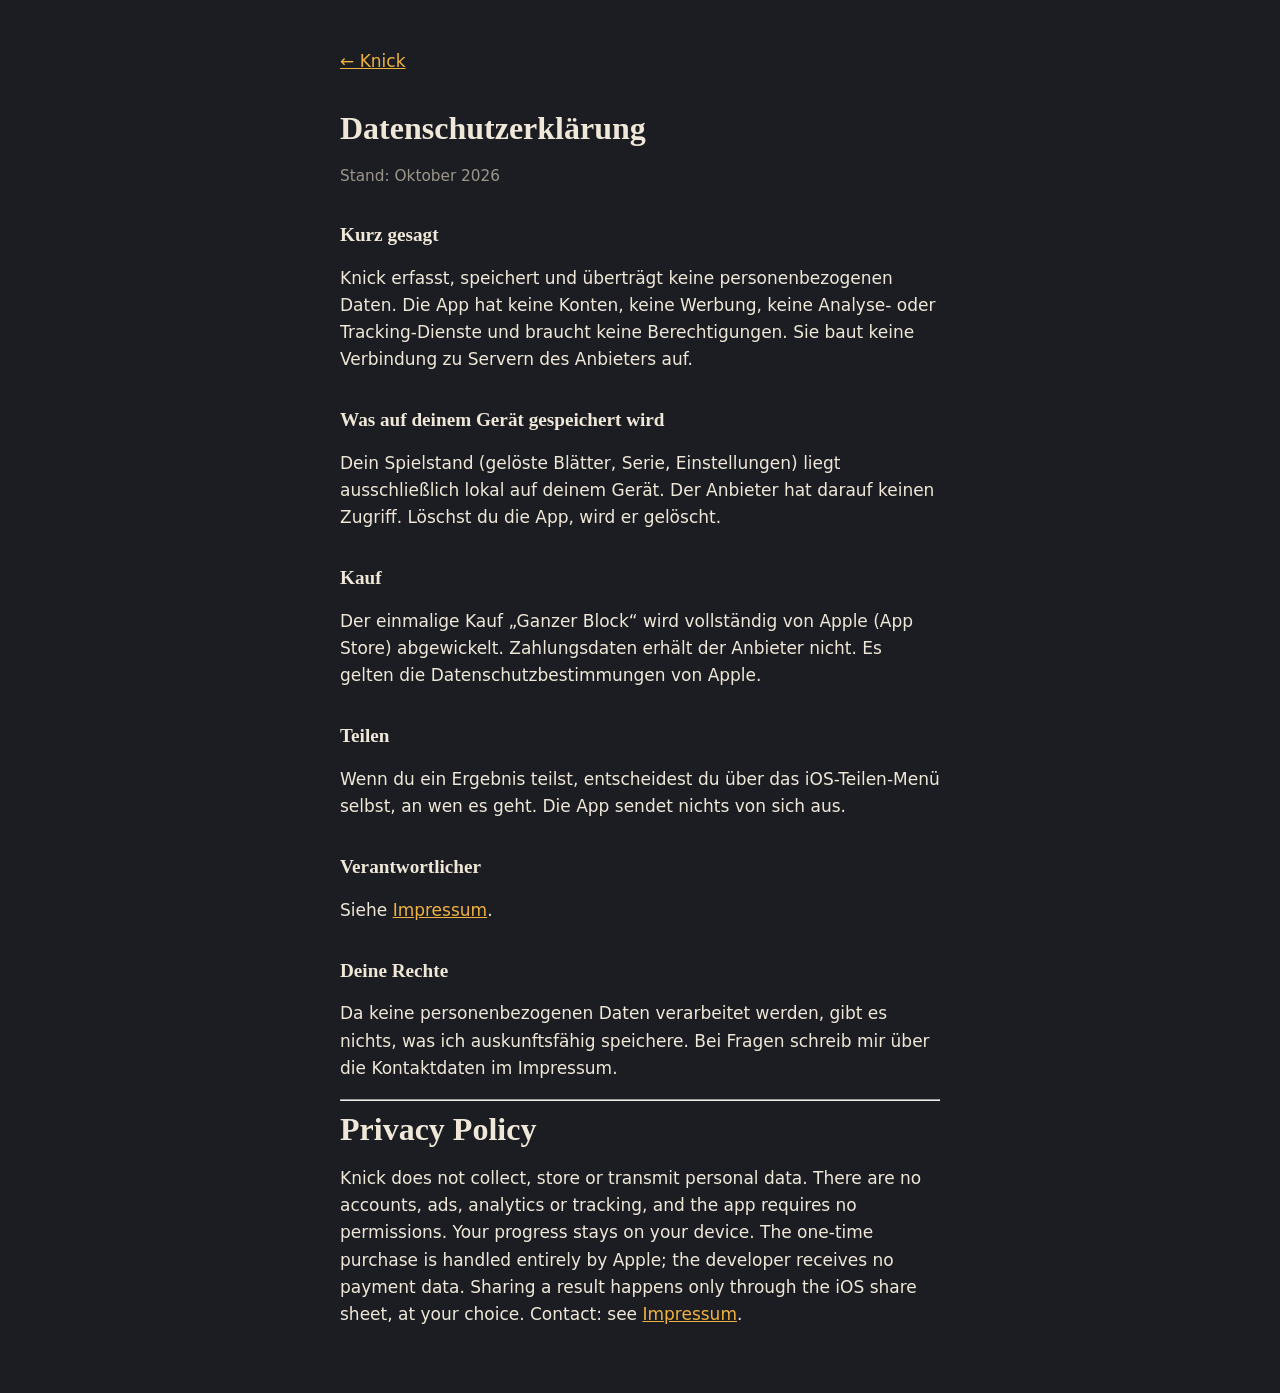
==== datenschutz.html @ b8113f08 "First Commit" ====
<!doctype html><html lang="de"><head><meta charset="utf-8"><meta name="viewport" content="width=device-width,initial-scale=1"><title>Datenschutz – Knick</title><link rel="stylesheet" href="style.css"></head><body><main>
<nav><a href="index.html">← Knick</a></nav>
<h1>Datenschutzerklärung</h1>
<p class="mute">Stand: Oktober 2026</p>
<h2>Kurz gesagt</h2>
<p>Knick erfasst, speichert und überträgt keine personenbezogenen Daten. Die App hat keine Konten, keine Werbung, keine Analyse- oder Tracking-Dienste und braucht keine Berechtigungen. Sie baut keine Verbindung zu Servern des Anbieters auf.</p>
<h2>Was auf deinem Gerät gespeichert wird</h2>
<p>Dein Spielstand (gelöste Blätter, Serie, Einstellungen) liegt ausschließlich lokal auf deinem Gerät. Der Anbieter hat darauf keinen Zugriff. Löschst du die App, wird er gelöscht.</p>
<h2>Kauf</h2>
<p>Der einmalige Kauf „Ganzer Block“ wird vollständig von Apple (App Store) abgewickelt. Zahlungsdaten erhält der Anbieter nicht. Es gelten die Datenschutzbestimmungen von Apple.</p>
<h2>Teilen</h2>
<p>Wenn du ein Ergebnis teilst, entscheidest du über das iOS-Teilen-Menü selbst, an wen es geht. Die App sendet nichts von sich aus.</p>
<h2>Verantwortlicher</h2>
<p>Siehe <a href="impressum.html">Impressum</a>.</p>
<h2>Deine Rechte</h2>
<p>Da keine personenbezogenen Daten verarbeitet werden, gibt es nichts, was ich auskunftsfähig speichere. Bei Fragen schreib mir über die Kontaktdaten im Impressum.</p>
<hr>
<h1>Privacy Policy</h1>
<p>Knick does not collect, store or transmit personal data. There are no accounts, ads, analytics or tracking, and the app requires no permissions. Your progress stays on your device. The one-time purchase is handled entirely by Apple; the developer receives no payment data. Sharing a result happens only through the iOS share sheet, at your choice. Contact: see <a href="impressum.html">Impressum</a>.</p>
</main></body></html>
---- style.css ----
:root{--bg:#1B1D22;--fg:#EFE8D8;--mute:#9a968a;--acc:#F0B240}
*{box-sizing:border-box}
body{margin:0;background:var(--bg);color:var(--fg);font:17px/1.6 -apple-system,system-ui,"Helvetica Neue",sans-serif}
main{max-width:640px;margin:0 auto;padding:48px 20px}
h1{font:600 2rem/1.2 "New York",Georgia,serif;margin:0 0 .5em}
h2{font:600 1.2rem/1.3 "New York",Georgia,serif;margin:1.8em 0 .4em}
a{color:var(--acc)}
nav{margin-bottom:2em;color:var(--mute)}
.mute{color:var(--mute);font-size:.9em}
.todo{background:#C8432B33;border-left:3px solid #C8432B;padding:.4em .8em}
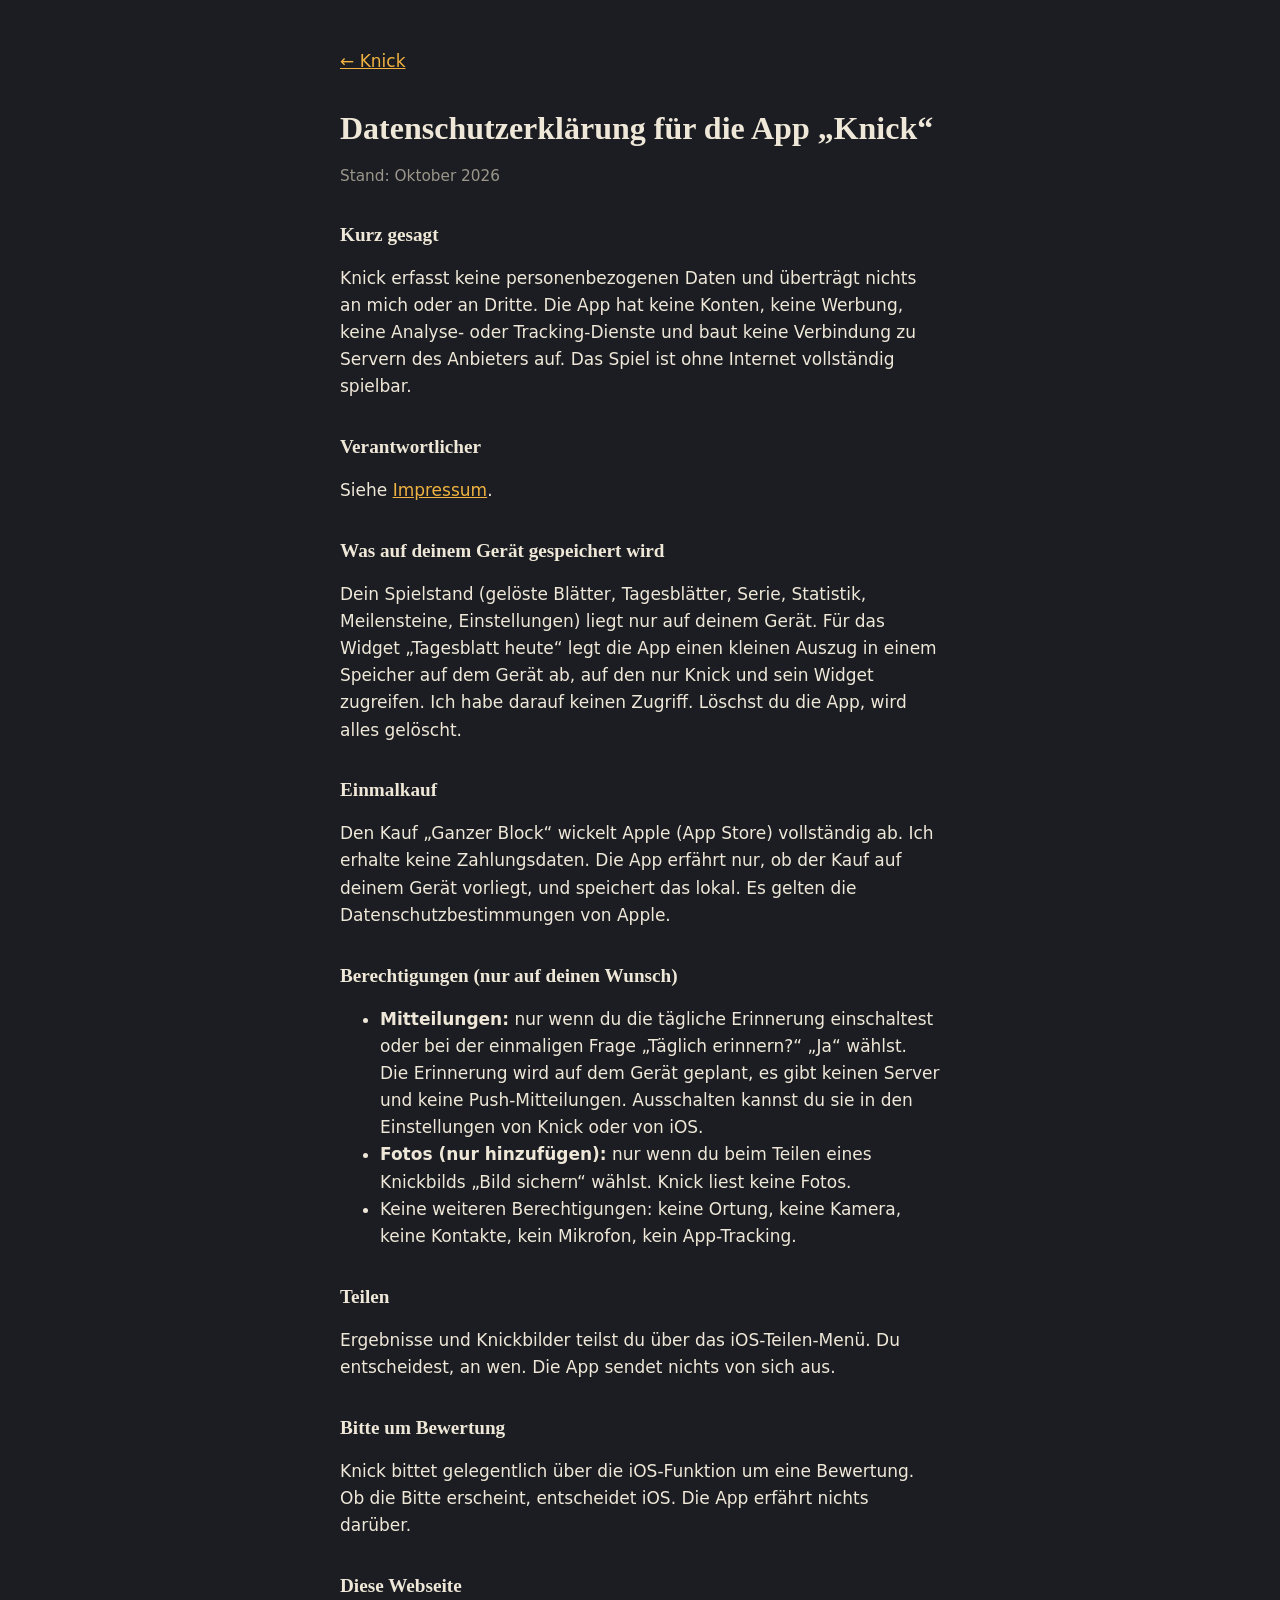
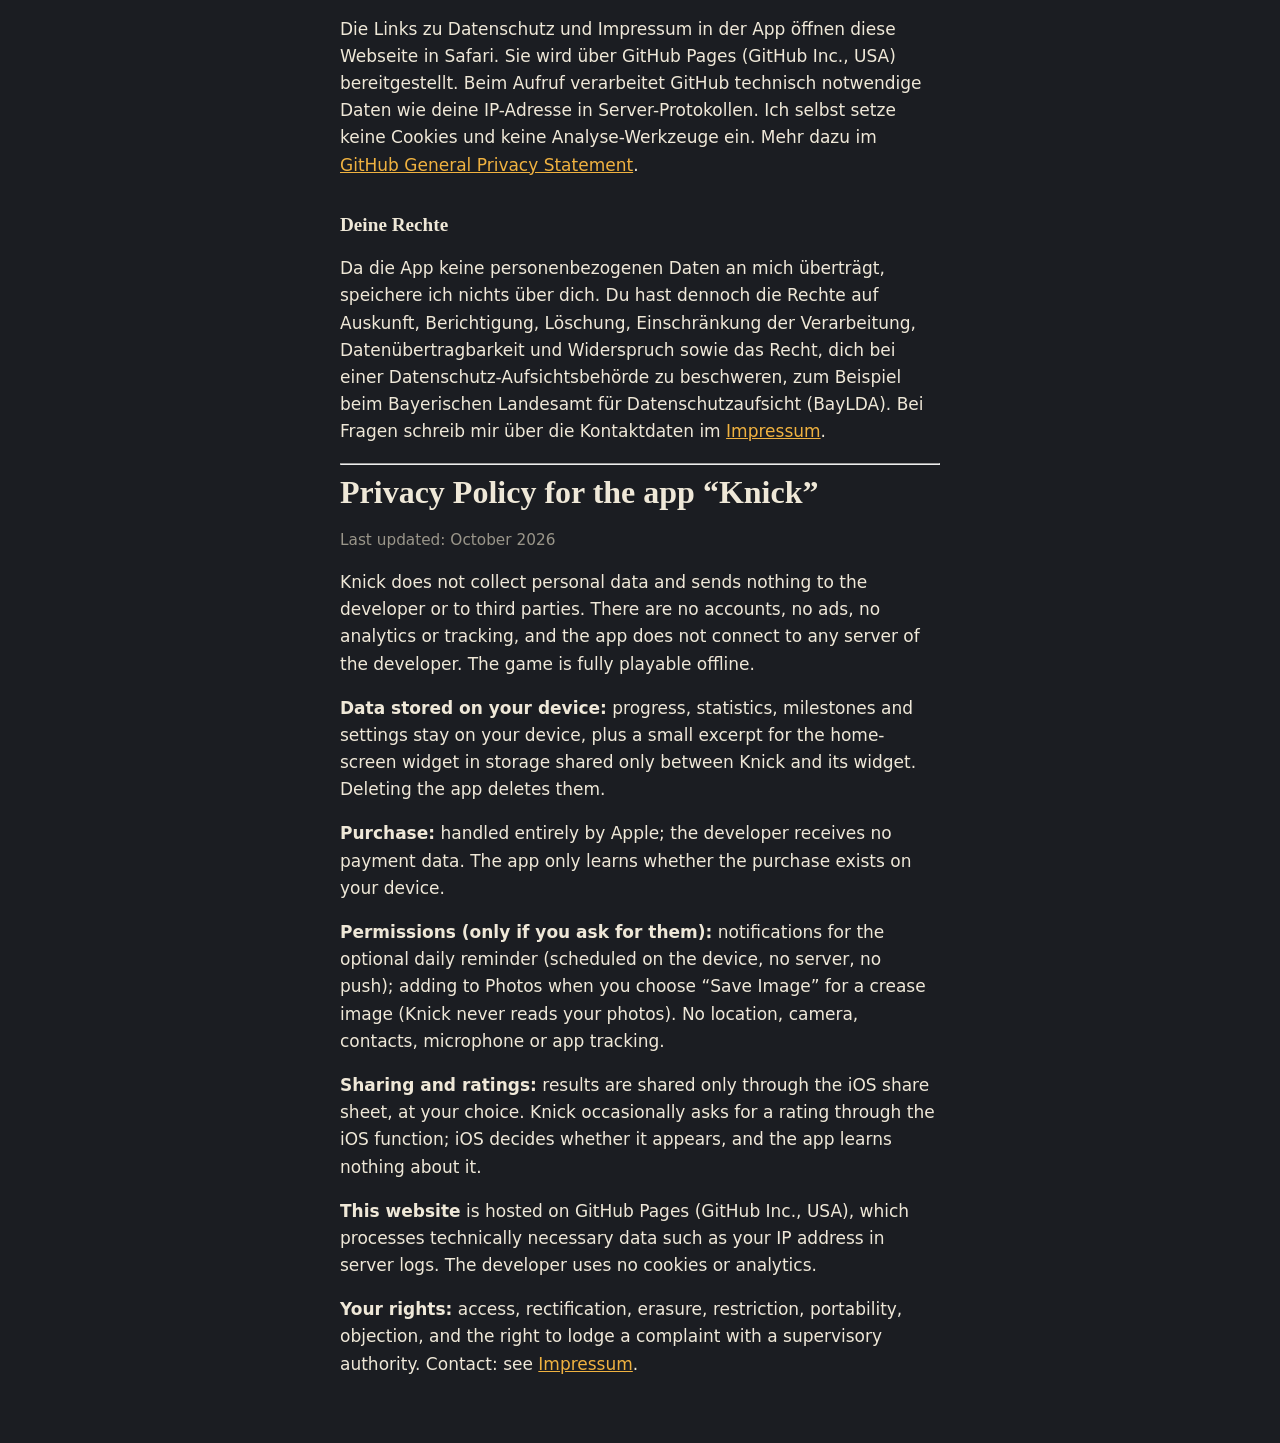
==== commit e1c33679: "Datenschutz für Version 1.0, Support-Link, Ort im Impressum - datenschutz.html: Fassung ohne Werbung" ====
--- a/datenschutz.html
+++ b/datenschutz.html
@@ -1,20 +1,37 @@
 <!doctype html><html lang="de"><head><meta charset="utf-8"><meta name="viewport" content="width=device-width,initial-scale=1"><title>Datenschutz – Knick</title><link rel="stylesheet" href="style.css"></head><body><main>
 <nav><a href="index.html">← Knick</a></nav>
-<h1>Datenschutzerklärung</h1>
+<h1>Datenschutzerklärung für die App „Knick“</h1>
 <p class="mute">Stand: Oktober 2026</p>
 <h2>Kurz gesagt</h2>
-<p>Knick erfasst, speichert und überträgt keine personenbezogenen Daten. Die App hat keine Konten, keine Werbung, keine Analyse- oder Tracking-Dienste und braucht keine Berechtigungen. Sie baut keine Verbindung zu Servern des Anbieters auf.</p>
-<h2>Was auf deinem Gerät gespeichert wird</h2>
-<p>Dein Spielstand (gelöste Blätter, Serie, Einstellungen) liegt ausschließlich lokal auf deinem Gerät. Der Anbieter hat darauf keinen Zugriff. Löschst du die App, wird er gelöscht.</p>
-<h2>Kauf</h2>
-<p>Der einmalige Kauf „Ganzer Block“ wird vollständig von Apple (App Store) abgewickelt. Zahlungsdaten erhält der Anbieter nicht. Es gelten die Datenschutzbestimmungen von Apple.</p>
-<h2>Teilen</h2>
-<p>Wenn du ein Ergebnis teilst, entscheidest du über das iOS-Teilen-Menü selbst, an wen es geht. Die App sendet nichts von sich aus.</p>
+<p>Knick erfasst keine personenbezogenen Daten und überträgt nichts an mich oder an Dritte. Die App hat keine Konten, keine Werbung, keine Analyse- oder Tracking-Dienste und baut keine Verbindung zu Servern des Anbieters auf. Das Spiel ist ohne Internet vollständig spielbar.</p>
 <h2>Verantwortlicher</h2>
 <p>Siehe <a href="impressum.html">Impressum</a>.</p>
+<h2>Was auf deinem Gerät gespeichert wird</h2>
+<p>Dein Spielstand (gelöste Blätter, Tagesblätter, Serie, Statistik, Meilensteine, Einstellungen) liegt nur auf deinem Gerät. Für das Widget „Tagesblatt heute“ legt die App einen kleinen Auszug in einem Speicher auf dem Gerät ab, auf den nur Knick und sein Widget zugreifen. Ich habe darauf keinen Zugriff. Löschst du die App, wird alles gelöscht.</p>
+<h2>Einmalkauf</h2>
+<p>Den Kauf „Ganzer Block“ wickelt Apple (App Store) vollständig ab. Ich erhalte keine Zahlungsdaten. Die App erfährt nur, ob der Kauf auf deinem Gerät vorliegt, und speichert das lokal. Es gelten die Datenschutzbestimmungen von Apple.</p>
+<h2>Berechtigungen (nur auf deinen Wunsch)</h2>
+<ul>
+<li><strong>Mitteilungen:</strong> nur wenn du die tägliche Erinnerung einschaltest oder bei der einmaligen Frage „Täglich erinnern?“ „Ja“ wählst. Die Erinnerung wird auf dem Gerät geplant, es gibt keinen Server und keine Push-Mitteilungen. Ausschalten kannst du sie in den Einstellungen von Knick oder von iOS.</li>
+<li><strong>Fotos (nur hinzufügen):</strong> nur wenn du beim Teilen eines Knickbilds „Bild sichern“ wählst. Knick liest keine Fotos.</li>
+<li>Keine weiteren Berechtigungen: keine Ortung, keine Kamera, keine Kontakte, kein Mikrofon, kein App-Tracking.</li>
+</ul>
+<h2>Teilen</h2>
+<p>Ergebnisse und Knickbilder teilst du über das iOS-Teilen-Menü. Du entscheidest, an wen. Die App sendet nichts von sich aus.</p>
+<h2>Bitte um Bewertung</h2>
+<p>Knick bittet gelegentlich über die iOS-Funktion um eine Bewertung. Ob die Bitte erscheint, entscheidet iOS. Die App erfährt nichts darüber.</p>
+<h2>Diese Webseite</h2>
+<p>Die Links zu Datenschutz und Impressum in der App öffnen diese Webseite in Safari. Sie wird über GitHub Pages (GitHub Inc., USA) bereitgestellt. Beim Aufruf verarbeitet GitHub technisch notwendige Daten wie deine IP-Adresse in Server-Protokollen. Ich selbst setze keine Cookies und keine Analyse-Werkzeuge ein. Mehr dazu im <a href="https://docs.github.com/site-policy/privacy-policies/github-general-privacy-statement">GitHub General Privacy Statement</a>.</p>
 <h2>Deine Rechte</h2>
-<p>Da keine personenbezogenen Daten verarbeitet werden, gibt es nichts, was ich auskunftsfähig speichere. Bei Fragen schreib mir über die Kontaktdaten im Impressum.</p>
+<p>Da die App keine personenbezogenen Daten an mich überträgt, speichere ich nichts über dich. Du hast dennoch die Rechte auf Auskunft, Berichtigung, Löschung, Einschränkung der Verarbeitung, Datenübertragbarkeit und Widerspruch sowie das Recht, dich bei einer Datenschutz-Aufsichtsbehörde zu beschweren, zum Beispiel beim Bayerischen Landesamt für Datenschutzaufsicht (BayLDA). Bei Fragen schreib mir über die Kontaktdaten im <a href="impressum.html">Impressum</a>.</p>
 <hr>
-<h1>Privacy Policy</h1>
-<p>Knick does not collect, store or transmit personal data. There are no accounts, ads, analytics or tracking, and the app requires no permissions. Your progress stays on your device. The one-time purchase is handled entirely by Apple; the developer receives no payment data. Sharing a result happens only through the iOS share sheet, at your choice. Contact: see <a href="impressum.html">Impressum</a>.</p>
+<h1>Privacy Policy for the app “Knick”</h1>
+<p class="mute">Last updated: October 2026</p>
+<p>Knick does not collect personal data and sends nothing to the developer or to third parties. There are no accounts, no ads, no analytics or tracking, and the app does not connect to any server of the developer. The game is fully playable offline.</p>
+<p><strong>Data stored on your device:</strong> progress, statistics, milestones and settings stay on your device, plus a small excerpt for the home-screen widget in storage shared only between Knick and its widget. Deleting the app deletes them.</p>
+<p><strong>Purchase:</strong> handled entirely by Apple; the developer receives no payment data. The app only learns whether the purchase exists on your device.</p>
+<p><strong>Permissions (only if you ask for them):</strong> notifications for the optional daily reminder (scheduled on the device, no server, no push); adding to Photos when you choose “Save Image” for a crease image (Knick never reads your photos). No location, camera, contacts, microphone or app tracking.</p>
+<p><strong>Sharing and ratings:</strong> results are shared only through the iOS share sheet, at your choice. Knick occasionally asks for a rating through the iOS function; iOS decides whether it appears, and the app learns nothing about it.</p>
+<p><strong>This website</strong> is hosted on GitHub Pages (GitHub Inc., USA), which processes technically necessary data such as your IP address in server logs. The developer uses no cookies or analytics.</p>
+<p><strong>Your rights:</strong> access, rectification, erasure, restriction, portability, objection, and the right to lodge a complaint with a supervisory authority. Contact: see <a href="impressum.html">Impressum</a>.</p>
 </main></body></html>
